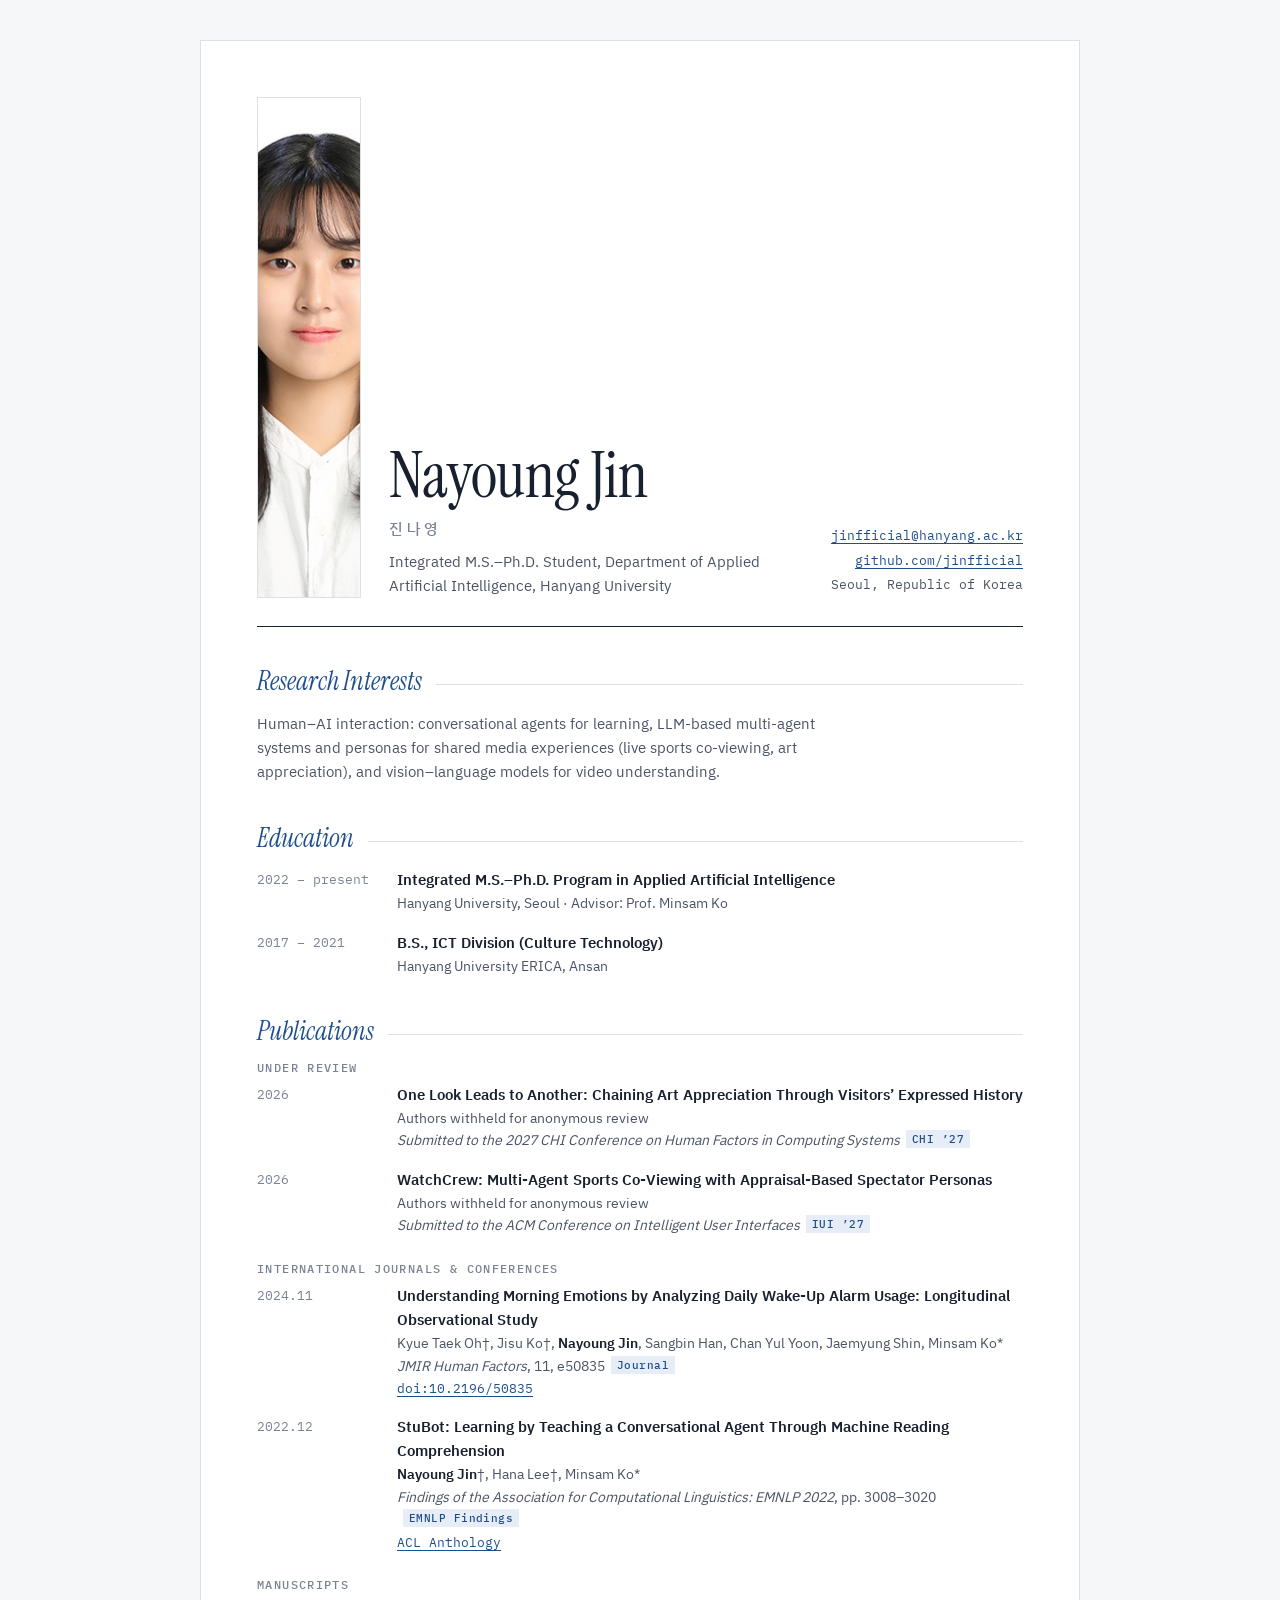
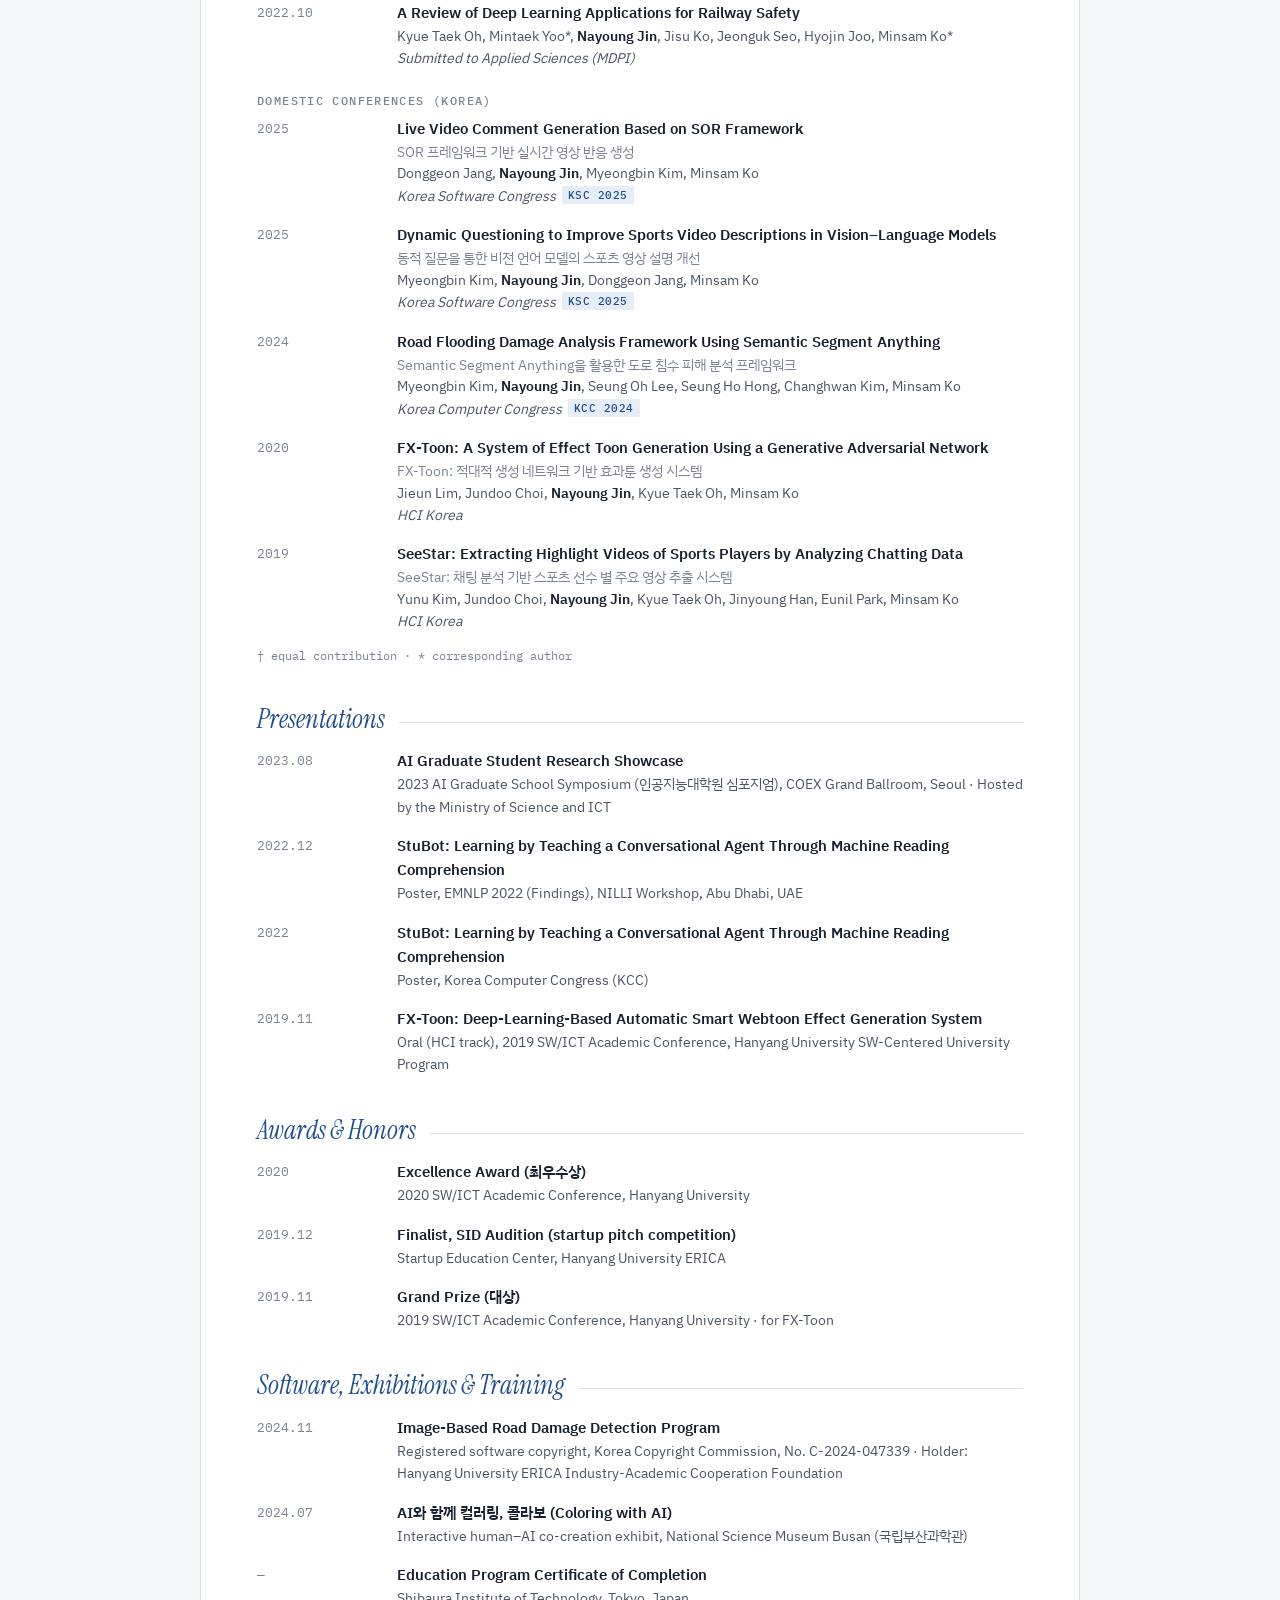
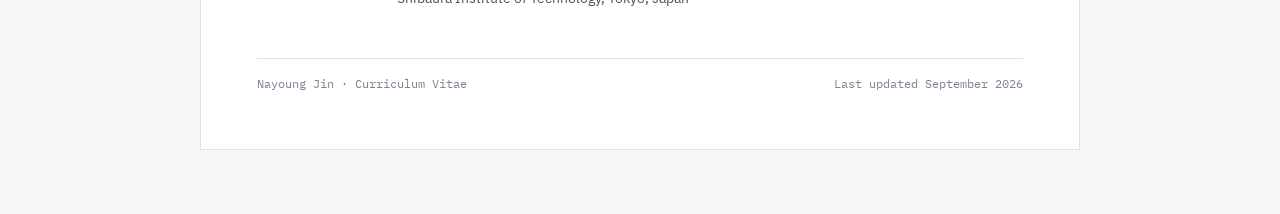
==== index.html @ 78f4b132 "Add CV site: academic CV page with shared stylesheet Static page for GitHub Pages. Source materials " ====
<!doctype html>
<html lang="en">
<head>
  <meta charset="utf-8">
  <meta name="viewport" content="width=device-width, initial-scale=1, viewport-fit=cover">
  <title>Nayoung Jin</title>
  <meta name="description" content="Nayoung Jin (진나영) — Integrated M.S.–Ph.D. student in Applied Artificial Intelligence at Hanyang University. Human–AI interaction, conversational agents, and LLM-based multi-agent systems.">
  <meta property="og:title" content="Nayoung Jin">
  <meta property="og:description" content="Integrated M.S.–Ph.D. student, Applied Artificial Intelligence, Hanyang University">
  <meta property="og:type" content="profile">
  <meta property="og:image" content="assets/profile.jpg">
  <link rel="icon" href="data:image/svg+xml,%3Csvg xmlns='http://www.w3.org/2000/svg' viewBox='0 0 32 32'%3E%3Crect width='32' height='32' fill='%231F4E8C'/%3E%3Ctext x='16' y='22' font-family='Georgia,serif' font-style='italic' font-size='17' fill='white' text-anchor='middle'%3ENJ%3C/text%3E%3C/svg%3E">
  <link rel="preconnect" href="https://fonts.googleapis.com">
  <link rel="preconnect" href="https://fonts.gstatic.com" crossorigin>
  <link rel="stylesheet" href="https://fonts.googleapis.com/css2?family=IBM+Plex+Mono:wght@400;500&family=IBM+Plex+Sans+KR:wght@400;500;600&family=Instrument+Serif:ital@0;1&display=swap">
  <link rel="stylesheet" href="assets/style.css">
  <script>
    // Add ?draft to the URL to highlight items that still need confirmation.
    if (/[?&]draft\b/.test(location.search)) document.documentElement.classList.add("draft");
  </script>
</head>
<body>
<main class="cv">
  <p class="draft-note">DRAFT VIEW · Dashed items still need confirmation. Visitors without ?draft do not see these marks.</p>

  <header class="top">
    <img class="photo" src="assets/profile.jpg" alt="Portrait of Nayoung Jin" width="374" height="501">
    <div>
      <h1 class="name">Nayoung Jin<span class="name-ko">진나영</span></h1>
      <p class="role">Integrated M.S.–Ph.D. Student, Department of Applied Artificial Intelligence, Hanyang University</p>
    </div>
    <ul class="contact">
      <li><a href="mailto:jinfficial@hanyang.ac.kr">jinfficial@hanyang.ac.kr</a></li>
      <li><a href="https://github.com/jinfficial">github.com/jinfficial</a></li>
      <li>Seoul, Republic of Korea</li>
    </ul>
  </header>

  <section id="interests">
    <h2>Research Interests</h2>
    <p class="interests">
      Human–AI interaction: conversational agents for learning, LLM-based multi-agent systems and personas for shared media experiences (live sports co-viewing, art appreciation), and vision–language models for video understanding.
    </p>
  </section>

  <section id="education">
    <h2>Education</h2>
    <ul class="entries">
      <li class="entry">
        <div class="when">2022 – present</div>
        <div class="what">
          <span class="title">Integrated M.S.–Ph.D. Program in Applied Artificial Intelligence</span>
          <span class="line">Hanyang University, Seoul · Advisor: Prof. Minsam Ko</span>
        </div>
      </li>
      <li class="entry">
        <div class="when tbc">2017 – 2021</div>
        <div class="what">
          <span class="title tbc">B.S., ICT Division (Culture Technology)</span>
          <span class="line">Hanyang University ERICA, Ansan</span>
        </div>
      </li>
    </ul>
  </section>

  <!--
    To add a description to any entry, put this line inside its <div class="what">:
      <p class="desc">One or two sentences about the work.</p>
  -->

  <section id="publications">
    <h2>Publications</h2>

    <h3>Under Review</h3>
    <ul class="entries">
      <li class="entry">
        <div class="when">2026</div>
        <div class="what">
          <span class="title">One Look Leads to Another: Chaining Art Appreciation Through Visitors’ Expressed History</span>
          <span class="line authors">Authors withheld for anonymous review</span>
          <span class="line"><span class="venue">Submitted to the 2027 CHI Conference on Human Factors in Computing Systems</span><span class="tag">CHI ’27</span></span>
        </div>
      </li>
      <li class="entry">
        <div class="when">2026</div>
        <div class="what">
          <span class="title">WatchCrew: Multi-Agent Sports Co-Viewing with Appraisal-Based Spectator Personas</span>
          <span class="line authors">Authors withheld for anonymous review</span>
          <span class="line"><span class="venue">Submitted to the ACM Conference on Intelligent User Interfaces</span><span class="tag">IUI ’27</span></span>
        </div>
      </li>
    </ul>

    <h3>International Journals &amp; Conferences</h3>
    <ul class="entries">
      <li class="entry">
        <div class="when">2024.11</div>
        <div class="what">
          <span class="title">Understanding Morning Emotions by Analyzing Daily Wake-Up Alarm Usage: Longitudinal Observational Study</span>
          <span class="line authors">Kyue Taek Oh†, Jisu Ko†, <b>Nayoung Jin</b>, Sangbin Han, Chan Yul Yoon, Jaemyung Shin, Minsam Ko*</span>
          <span class="line"><span class="venue">JMIR Human Factors</span>, 11, e50835<span class="tag">Journal</span></span>
          <span class="links"><a href="https://doi.org/10.2196/50835">doi:10.2196/50835</a></span>
        </div>
      </li>
      <li class="entry">
        <div class="when">2022.12</div>
        <div class="what">
          <span class="title">StuBot: Learning by Teaching a Conversational Agent Through Machine Reading Comprehension</span>
          <span class="line authors"><b>Nayoung Jin</b>†, Hana Lee†, Minsam Ko*</span>
          <span class="line"><span class="venue">Findings of the Association for Computational Linguistics: EMNLP 2022</span>, pp. 3008–3020<span class="tag">EMNLP Findings</span></span>
          <span class="links"><a href="https://aclanthology.org/2022.findings-emnlp.219/">ACL Anthology</a></span>
        </div>
      </li>
    </ul>

    <h3>Manuscripts</h3>
    <ul class="entries">
      <li class="entry">
        <div class="when">2022.10</div>
        <div class="what">
          <span class="title">A Review of Deep Learning Applications for Railway Safety</span>
          <span class="line authors">Kyue Taek Oh, Mintaek Yoo*, <b>Nayoung Jin</b>, Jisu Ko, Jeonguk Seo, Hyojin Joo, Minsam Ko*</span>
          <span class="line"><span class="venue tbc">Submitted to Applied Sciences (MDPI)</span></span>
        </div>
      </li>
    </ul>

    <h3>Domestic Conferences (Korea)</h3>
    <ul class="entries">
      <li class="entry">
        <div class="when">2025</div>
        <div class="what">
          <span class="title">Live Video Comment Generation Based on SOR Framework
            <span class="title-ko">SOR 프레임워크 기반 실시간 영상 반응 생성</span></span>
          <span class="line authors">Donggeon Jang, <b>Nayoung Jin</b>, Myeongbin Kim, Minsam Ko</span>
          <span class="line"><span class="venue">Korea Software Congress</span><span class="tag">KSC 2025</span></span>
        </div>
      </li>
      <li class="entry">
        <div class="when">2025</div>
        <div class="what">
          <span class="title">Dynamic Questioning to Improve Sports Video Descriptions in Vision–Language Models
            <span class="title-ko">동적 질문을 통한 비전 언어 모델의 스포츠 영상 설명 개선</span></span>
          <span class="line authors">Myeongbin Kim, <b>Nayoung Jin</b>, Donggeon Jang, Minsam Ko</span>
          <span class="line"><span class="venue">Korea Software Congress</span><span class="tag">KSC 2025</span></span>
        </div>
      </li>
      <li class="entry">
        <div class="when">2024</div>
        <div class="what">
          <span class="title">Road Flooding Damage Analysis Framework Using Semantic Segment Anything
            <span class="title-ko">Semantic Segment Anything을 활용한 도로 침수 피해 분석 프레임워크</span></span>
          <span class="line authors">Myeongbin Kim, <b>Nayoung Jin</b>, Seung Oh Lee, Seung Ho Hong, Changhwan Kim, Minsam Ko</span>
          <span class="line"><span class="venue">Korea Computer Congress</span><span class="tag">KCC 2024</span></span>
        </div>
      </li>
      <li class="entry">
        <div class="when tbc">2020</div>
        <div class="what">
          <span class="title">FX-Toon: A System of Effect Toon Generation Using a Generative Adversarial Network
            <span class="title-ko">FX-Toon: 적대적 생성 네트워크 기반 효과툰 생성 시스템</span></span>
          <span class="line authors">Jieun Lim, Jundoo Choi, <b>Nayoung Jin</b>, Kyue Taek Oh, Minsam Ko</span>
          <span class="line"><span class="venue tbc">HCI Korea</span></span>
        </div>
      </li>
      <li class="entry">
        <div class="when tbc">2019</div>
        <div class="what">
          <span class="title">SeeStar: Extracting Highlight Videos of Sports Players by Analyzing Chatting Data
            <span class="title-ko">SeeStar: 채팅 분석 기반 스포츠 선수 별 주요 영상 추출 시스템</span></span>
          <span class="line authors">Yunu Kim, Jundoo Choi, <b>Nayoung Jin</b>, Kyue Taek Oh, Jinyoung Han, Eunil Park, Minsam Ko</span>
          <span class="line"><span class="venue tbc">HCI Korea</span></span>
        </div>
      </li>
    </ul>
    <p class="legend">† equal contribution · * corresponding author</p>
  </section>

  <section id="talks">
    <h2>Presentations</h2>
    <ul class="entries">
      <li class="entry">
        <div class="when">2023.08</div>
        <div class="what">
          <span class="title tbc">AI Graduate Student Research Showcase</span>
          <span class="line">2023 AI Graduate School Symposium (인공지능대학원 심포지엄), COEX Grand Ballroom, Seoul · Hosted by the Ministry of Science and ICT</span>
        </div>
      </li>
      <li class="entry">
        <div class="when">2022.12</div>
        <div class="what">
          <span class="title">StuBot: Learning by Teaching a Conversational Agent Through Machine Reading Comprehension</span>
          <span class="line">Poster, EMNLP 2022 (Findings), NILLI Workshop, Abu Dhabi, UAE</span>
        </div>
      </li>
      <li class="entry">
        <div class="when tbc">2022</div>
        <div class="what">
          <span class="title">StuBot: Learning by Teaching a Conversational Agent Through Machine Reading Comprehension</span>
          <span class="line tbc">Poster, Korea Computer Congress (KCC)</span>
        </div>
      </li>
      <li class="entry">
        <div class="when">2019.11</div>
        <div class="what">
          <span class="title">FX-Toon: Deep-Learning-Based Automatic Smart Webtoon Effect Generation System</span>
          <span class="line">Oral (HCI track), 2019 SW/ICT Academic Conference, Hanyang University SW-Centered University Program</span>
        </div>
      </li>
    </ul>
  </section>

  <section id="awards">
    <h2>Awards &amp; Honors</h2>
    <ul class="entries">
      <li class="entry">
        <div class="when">2020</div>
        <div class="what">
          <span class="title">Excellence Award (최우수상)</span>
          <span class="line">2020 SW/ICT Academic Conference, Hanyang University</span>
        </div>
      </li>
      <li class="entry">
        <div class="when">2019.12</div>
        <div class="what">
          <span class="title">Finalist, SID Audition (startup pitch competition)</span>
          <span class="line">Startup Education Center, Hanyang University ERICA</span>
        </div>
      </li>
      <li class="entry">
        <div class="when">2019.11</div>
        <div class="what">
          <span class="title">Grand Prize (대상)</span>
          <span class="line">2019 SW/ICT Academic Conference, Hanyang University · <span class="tbc">for FX-Toon</span></span>
        </div>
      </li>
    </ul>
  </section>

  <section id="other">
    <h2>Software, Exhibitions &amp; Training</h2>
    <ul class="entries">
      <li class="entry">
        <div class="when">2024.11</div>
        <div class="what">
          <span class="title">Image-Based Road Damage Detection Program</span>
          <span class="line">Registered software copyright, Korea Copyright Commission, No. C-2024-047339 · Holder: Hanyang University ERICA Industry-Academic Cooperation Foundation</span>
        </div>
      </li>
      <li class="entry">
        <div class="when tbc">2024.07</div>
        <div class="what">
          <span class="title">AI와 함께 컬러링, 콜라보 (Coloring with AI)</span>
          <span class="line tbc">Interactive human–AI co-creation exhibit, National Science Museum Busan (국립부산과학관)</span>
        </div>
      </li>
      <li class="entry">
        <div class="when tbc">—</div>
        <div class="what">
          <span class="title tbc">Education Program Certificate of Completion</span>
          <span class="line">Shibaura Institute of Technology, Tokyo, Japan</span>
        </div>
      </li>
    </ul>
  </section>

  <footer>
    <span>Nayoung Jin · Curriculum Vitae</span>
    <span>Last updated September 2026</span>
  </footer>
</main>
</body>
</html>
---- assets/style.css ----
:root {
  --paper: #F6F7F9;
  --sheet: #FFFFFF;
  --ink: #17202E;
  --ink-2: #4A5465;
  --ink-3: #7A8394;
  --rule: #DCE0E7;
  --accent: #1F4E8C;
  --accent-soft: #E6EDF7;
  --tbc: #B5651D;
  --serif: "Instrument Serif", "Times New Roman", serif;
  --sans: "IBM Plex Sans KR", "Apple SD Gothic Neo", "Malgun Gothic", system-ui, sans-serif;
  --mono: "IBM Plex Mono", ui-monospace, Consolas, monospace;
  color-scheme: light;
}
@media (prefers-color-scheme: dark) {
  :root:not([data-theme="light"]) {
    --paper: #0F141C;
    --sheet: #151B25;
    --ink: #E7EBF2;
    --ink-2: #AEB6C4;
    --ink-3: #7E8798;
    --rule: #2A3342;
    --accent: #8FB4EA;
    --accent-soft: #1C2A40;
    --tbc: #E3A263;
    color-scheme: dark;
  }
}
:root[data-theme="dark"] {
  --paper: #0F141C;
  --sheet: #151B25;
  --ink: #E7EBF2;
  --ink-2: #AEB6C4;
  --ink-3: #7E8798;
  --rule: #2A3342;
  --accent: #8FB4EA;
  --accent-soft: #1C2A40;
  --tbc: #E3A263;
  color-scheme: dark;
}

* { box-sizing: border-box; }
body {
  margin: 0;
  background: var(--paper);
  color: var(--ink);
  font: 400 15px/1.6 var(--sans);
  padding-inline: 16px;
  padding-block: 40px 64px;
  -webkit-font-smoothing: antialiased;
}
img { max-width: 100%; }
a { color: var(--accent); text-decoration-thickness: 1px; text-underline-offset: 3px; }
a:focus-visible { outline: 2px solid var(--accent); outline-offset: 2px; border-radius: 2px; }

.cv {
  max-width: 880px;
  margin: 0 auto;
  background: var(--sheet);
  border: 1px solid var(--rule);
  padding: clamp(24px, 5vw, 56px);
}

/* Unconfirmed items: visible only with ?draft in the URL */
.draft-note { display: none; }
.draft .draft-note {
  display: block;
  font: 400 12.5px/1.5 var(--mono);
  color: var(--tbc);
  border: 1px dashed var(--tbc);
  padding: 8px 12px;
  margin: 0 0 32px;
}
.draft .tbc {
  text-decoration: underline dashed var(--tbc);
  text-decoration-thickness: 1px;
  text-underline-offset: 4px;
}

/* Header */
header.top {
  display: grid;
  grid-template-columns: auto 1fr auto;
  gap: 16px 28px;
  align-items: end;
  padding-bottom: 28px;
  border-bottom: 1px solid var(--ink);
}
.photo {
  display: block;
  width: 104px;
  aspect-ratio: 3 / 4;
  object-fit: cover;
  border: 1px solid var(--rule);
  background: #fff;
}
.name {
  margin: 0;
  font: 400 clamp(44px, 8vw, 64px)/0.95 var(--serif);
  letter-spacing: -0.01em;
}
.name-ko {
  display: block;
  font: 500 15px/1 var(--sans);
  letter-spacing: 0.3em;
  color: var(--ink-3);
  margin-top: 14px;
}
.role { margin: 14px 0 0; color: var(--ink-2); max-width: 44ch; }
.contact {
  list-style: none; margin: 0; padding: 0;
  font: 400 13px/1.9 var(--mono);
  text-align: right;
  color: var(--ink-2);
}

/* Sections */
section { margin-top: 40px; }
h2 {
  margin: 0 0 16px;
  font: 400 italic 26px/1.1 var(--serif);
  color: var(--accent);
  display: flex; align-items: baseline; gap: 14px;
}
h2::after { content: ""; flex: 1; height: 1px; background: var(--rule); transform: translateY(-5px); }
h3 {
  margin: 26px 0 10px;
  font: 500 11.5px/1 var(--mono);
  text-transform: uppercase;
  letter-spacing: 0.12em;
  color: var(--ink-3);
}
h3:first-of-type { margin-top: 4px; }

.interests { margin: 0; color: var(--ink-2); max-width: 68ch; }

.entries { list-style: none; margin: 0; padding: 0; display: grid; gap: 16px; }
.entry {
  display: grid;
  grid-template-columns: 7.5rem 1fr;
  gap: 4px 20px;
}
.when {
  font: 400 12.5px/1.75 var(--mono);
  color: var(--ink-3);
  font-variant-numeric: tabular-nums;
  padding-top: 1px;
}
.what { min-width: 0; }
.title { font-weight: 600; color: var(--ink); text-wrap: pretty; }
.title-ko { display: block; color: var(--ink-3); font-size: 13.5px; font-weight: 400; }
.line { display: block; color: var(--ink-2); font-size: 14px; }
.authors b { color: var(--ink); font-weight: 600; }
.venue { font-style: italic; }
.tag {
  display: inline-block;
  font: 500 11px/1 var(--mono);
  letter-spacing: 0.04em;
  color: var(--accent);
  background: var(--accent-soft);
  padding: 4px 6px 3px;
  margin-left: 6px;
  vertical-align: 2px;
  white-space: nowrap;
}
.desc {
  margin: 6px 0 0;
  color: var(--ink-2);
  font-size: 14px;
  max-width: 68ch;
}
.links { display: block; font: 400 12.5px/1.8 var(--mono); }
.links a + a { margin-left: 12px; }
.legend { margin-top: 14px; font: 400 12px/1.5 var(--mono); color: var(--ink-3); }

footer {
  margin-top: 48px; padding-top: 16px;
  border-top: 1px solid var(--rule);
  font: 400 12px/1.5 var(--mono); color: var(--ink-3);
  display: flex; justify-content: space-between; flex-wrap: wrap; gap: 8px;
}

@media (max-width: 680px) {
  body { padding-block: 16px 32px; }
  header.top { grid-template-columns: auto 1fr; align-items: center; }
  .photo { width: 84px; }
  .contact { grid-column: 1 / -1; text-align: left; }
  .entry { grid-template-columns: 1fr; gap: 2px; }
}

@media print {
  :root { --paper: #fff; --sheet: #fff; --ink: #000; --ink-2: #222; --ink-3: #555; --rule: #bbb; --accent: #1F4E8C; --accent-soft: transparent; }
  body { padding: 0; font-size: 10.5pt; }
  .cv { border: 0; padding: 0; max-width: none; }
  .draft .draft-note { display: none; }
  .draft .tbc { text-decoration: none; }
  section, .entry { break-inside: avoid; }
  a { color: inherit; text-decoration: none; }
}
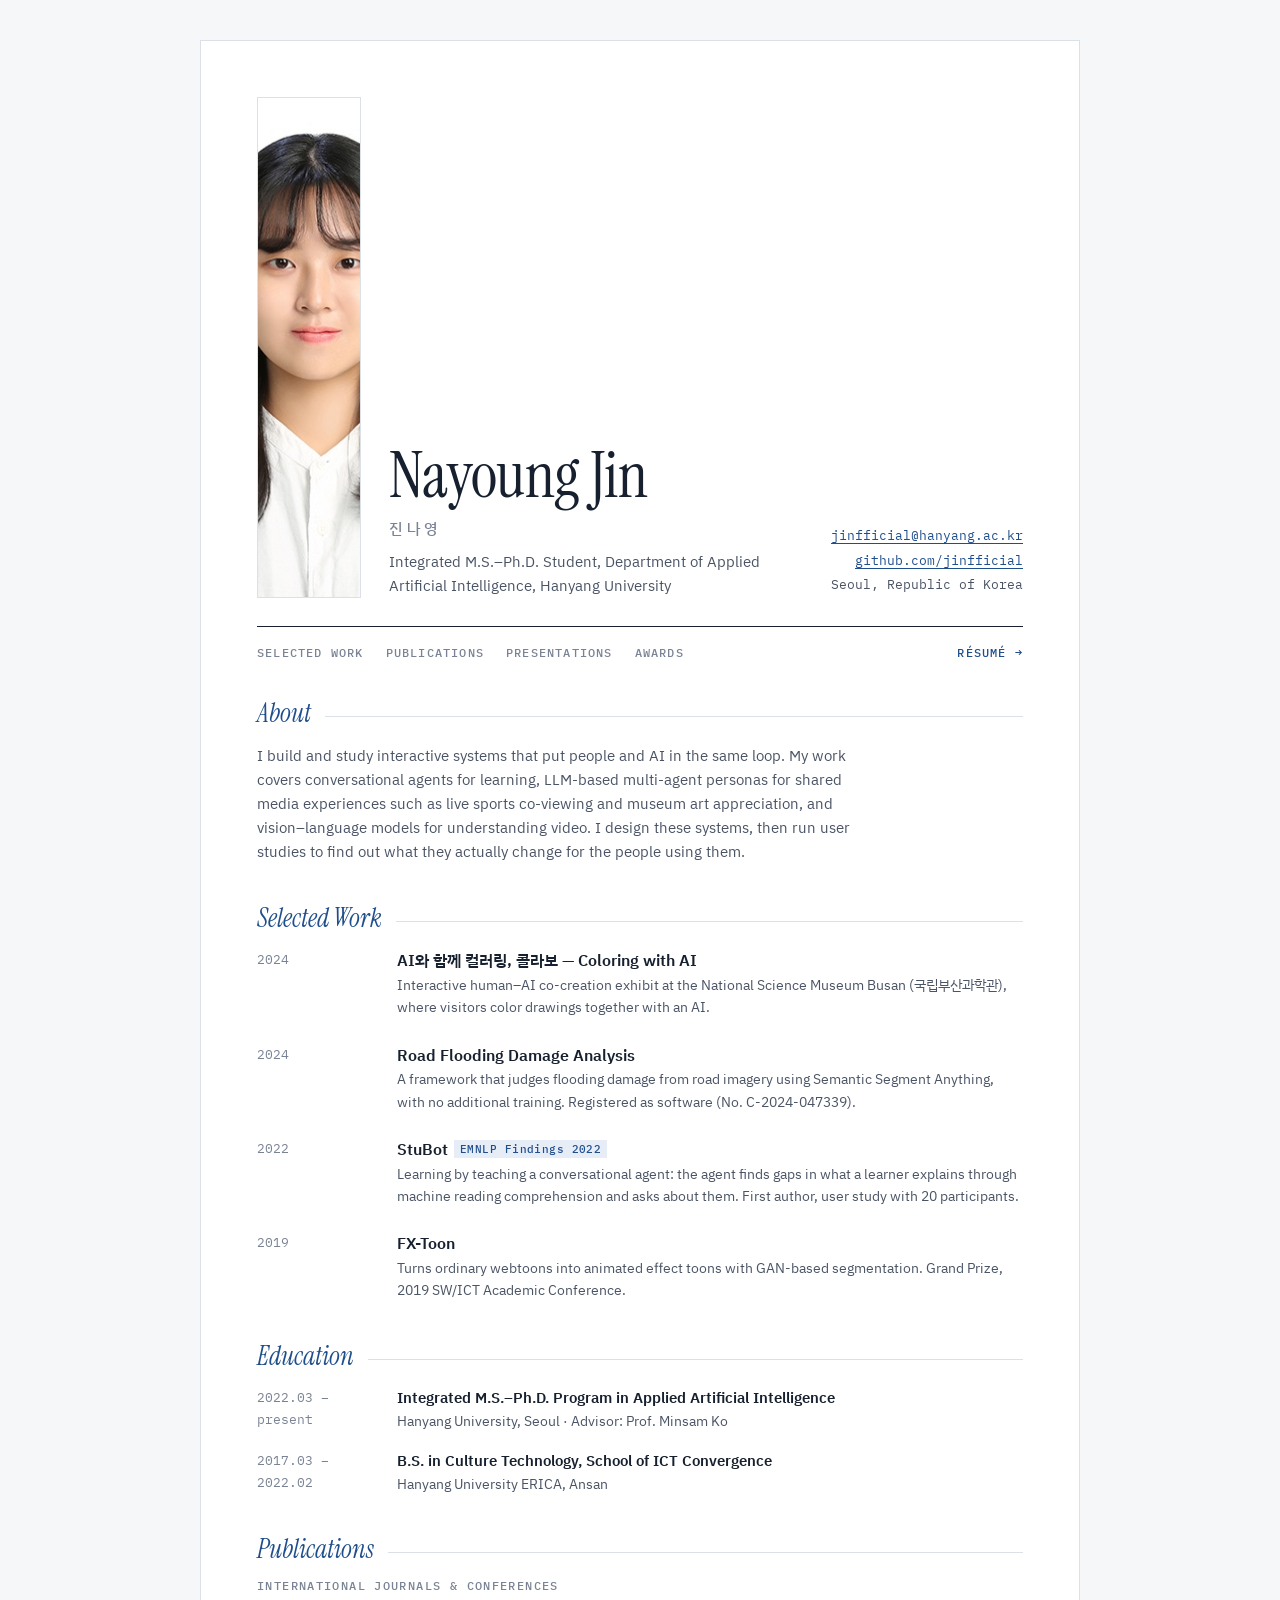
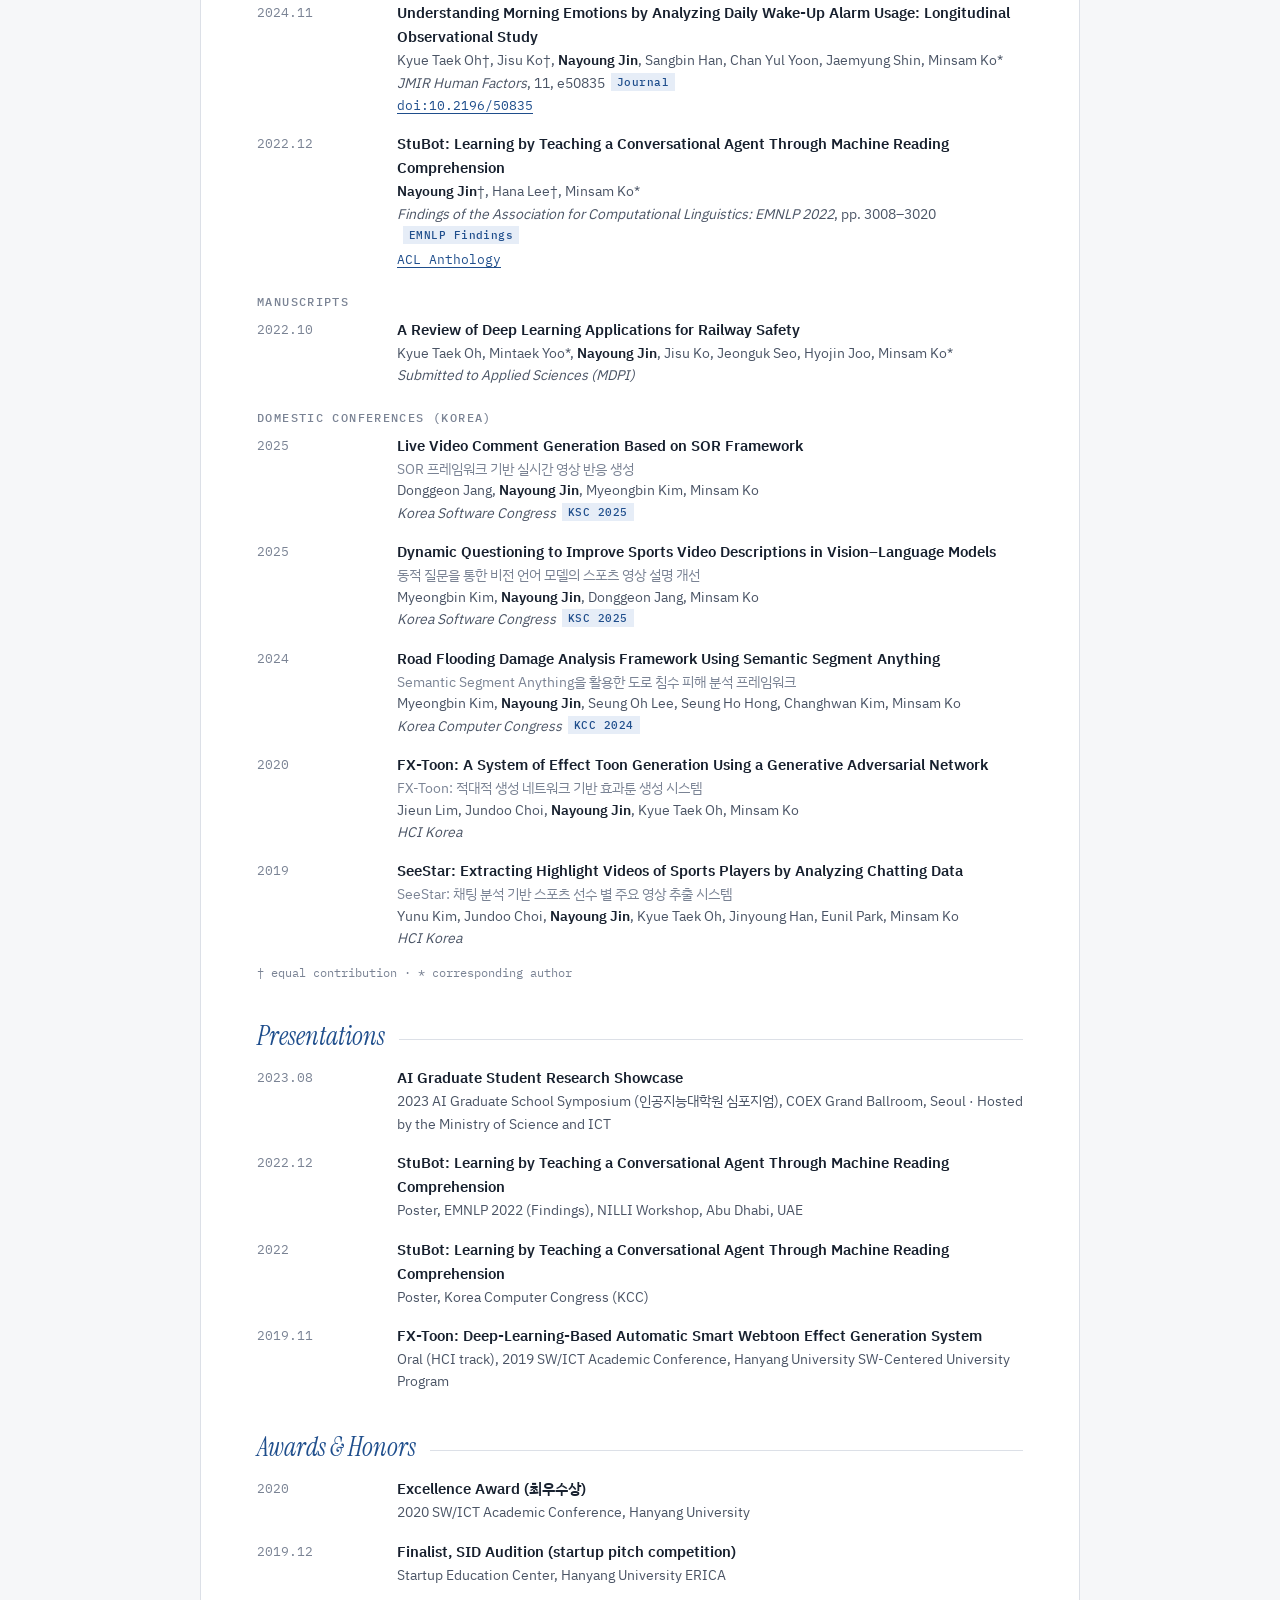
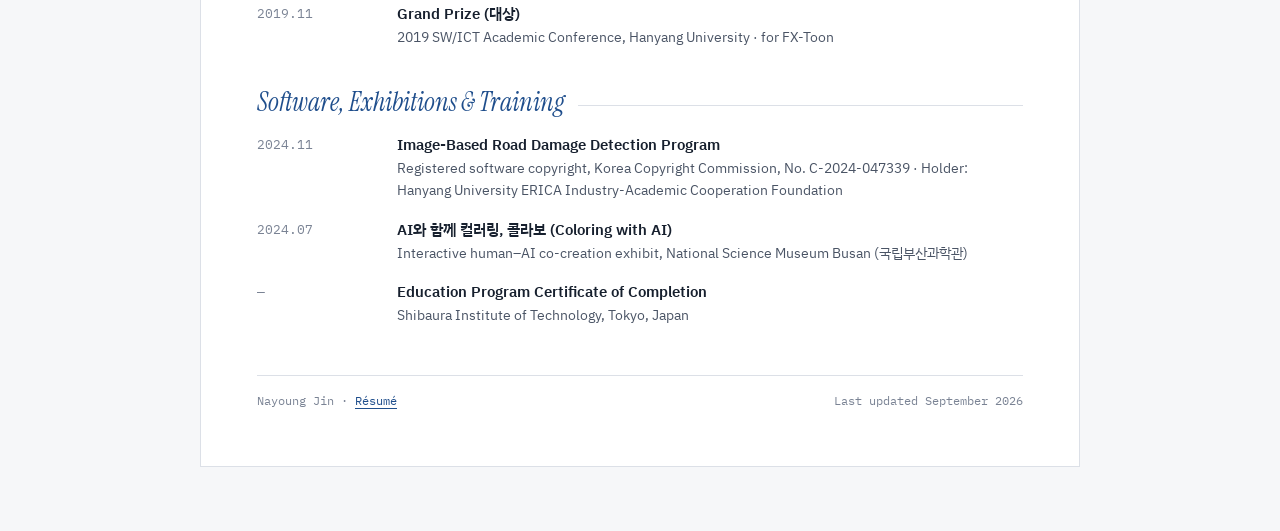
==== commit 911afd96: "Hold back the two papers under anonymous review Their titles and system names are searchable once th" ====
--- a/index.html
+++ b/index.html
@@ -36,60 +36,99 @@
     </ul>
   </header>
 
-  <section id="interests">
-    <h2>Research Interests</h2>
+  <nav class="pagenav" aria-label="Site sections">
+    <a href="#work">Selected Work</a>
+    <a href="#publications">Publications</a>
+    <a href="#talks">Presentations</a>
+    <a href="#awards">Awards</a>
+    <a class="nav-cta" href="cv/">Résumé →</a>
+  </nav>
+
+  <section id="about">
+    <h2>About</h2>
     <p class="interests">
-      Human–AI interaction: conversational agents for learning, LLM-based multi-agent systems and personas for shared media experiences (live sports co-viewing, art appreciation), and vision–language models for video understanding.
+      I build and study interactive systems that put people and AI in the same loop. My work covers conversational
+      agents for learning, LLM-based multi-agent personas for shared media experiences such as live sports co-viewing
+      and museum art appreciation, and vision–language models for understanding video. I design these systems, then
+      run user studies to find out what they actually change for the people using them.
     </p>
+  </section>
+
+  <!--
+    ▸ 항목에 설명을 추가하려면, 그 항목의 <div class="what"> 안에 아래 한 줄을 넣으세요.
+        <p class="desc">설명 문장</p>
+      아래 Selected Work의 설명들은 채워 넣기 쉽도록 빈 칸으로 비워 두었습니다.
+  -->
+
+  <section id="work">
+    <h2>Selected Work</h2>
+    <ul class="entries work">
+      <!-- Two systems under anonymous review (CHI '27, IUI '27) are held back until the
+           decisions are out. Their entries are in git history: git show f747cce. -->
+      <li class="entry">
+        <div class="when tbc">2024</div>
+        <div class="what">
+          <span class="title tbc">AI와 함께 컬러링, 콜라보 — Coloring with AI</span>
+          <span class="line tbc">Interactive human–AI co-creation exhibit at the National Science Museum Busan
+            (국립부산과학관), where visitors color drawings together with an AI.</span>
+          <p class="desc"></p>
+        </div>
+      </li>
+      <li class="entry">
+        <div class="when">2024</div>
+        <div class="what">
+          <span class="title">Road Flooding Damage Analysis</span>
+          <span class="line">A framework that judges flooding damage from road imagery using Semantic Segment Anything,
+            with no additional training. Registered as software (No. C-2024-047339).</span>
+          <p class="desc"></p>
+        </div>
+      </li>
+      <li class="entry">
+        <div class="when">2022</div>
+        <div class="what">
+          <span class="title">StuBot<span class="tag">EMNLP Findings 2022</span></span>
+          <span class="line">Learning by teaching a conversational agent: the agent finds gaps in what a learner
+            explains through machine reading comprehension and asks about them. First author, user study with 20
+            participants.</span>
+          <p class="desc"></p>
+        </div>
+      </li>
+      <li class="entry">
+        <div class="when">2019</div>
+        <div class="what">
+          <span class="title">FX-Toon</span>
+          <span class="line">Turns ordinary webtoons into animated effect toons with GAN-based segmentation. Grand
+            Prize, 2019 SW/ICT Academic Conference.</span>
+          <p class="desc"></p>
+        </div>
+      </li>
+    </ul>
   </section>
 
   <section id="education">
     <h2>Education</h2>
     <ul class="entries">
       <li class="entry">
-        <div class="when">2022 – present</div>
+        <div class="when">2022.03 – present</div>
         <div class="what">
           <span class="title">Integrated M.S.–Ph.D. Program in Applied Artificial Intelligence</span>
           <span class="line">Hanyang University, Seoul · Advisor: Prof. Minsam Ko</span>
         </div>
       </li>
       <li class="entry">
-        <div class="when tbc">2017 – 2021</div>
-        <div class="what">
-          <span class="title tbc">B.S., ICT Division (Culture Technology)</span>
+        <div class="when">2017.03 – 2022.02</div>
+        <div class="what">
+          <span class="title">B.S. in Culture Technology, School of ICT Convergence</span>
           <span class="line">Hanyang University ERICA, Ansan</span>
         </div>
       </li>
     </ul>
   </section>
-
-  <!--
-    To add a description to any entry, put this line inside its <div class="what">:
-      <p class="desc">One or two sentences about the work.</p>
-  -->
 
   <section id="publications">
     <h2>Publications</h2>
 
-    <h3>Under Review</h3>
-    <ul class="entries">
-      <li class="entry">
-        <div class="when">2026</div>
-        <div class="what">
-          <span class="title">One Look Leads to Another: Chaining Art Appreciation Through Visitors’ Expressed History</span>
-          <span class="line authors">Authors withheld for anonymous review</span>
-          <span class="line"><span class="venue">Submitted to the 2027 CHI Conference on Human Factors in Computing Systems</span><span class="tag">CHI ’27</span></span>
-        </div>
-      </li>
-      <li class="entry">
-        <div class="when">2026</div>
-        <div class="what">
-          <span class="title">WatchCrew: Multi-Agent Sports Co-Viewing with Appraisal-Based Spectator Personas</span>
-          <span class="line authors">Authors withheld for anonymous review</span>
-          <span class="line"><span class="venue">Submitted to the ACM Conference on Intelligent User Interfaces</span><span class="tag">IUI ’27</span></span>
-        </div>
-      </li>
-    </ul>
+    <!-- Papers under anonymous review are listed again once the decisions are out. -->
 
     <h3>International Journals &amp; Conferences</h3>
     <ul class="entries">
@@ -160,7 +199,7 @@
           <span class="title">FX-Toon: A System of Effect Toon Generation Using a Generative Adversarial Network
             <span class="title-ko">FX-Toon: 적대적 생성 네트워크 기반 효과툰 생성 시스템</span></span>
           <span class="line authors">Jieun Lim, Jundoo Choi, <b>Nayoung Jin</b>, Kyue Taek Oh, Minsam Ko</span>
-          <span class="line"><span class="venue tbc">HCI Korea</span></span>
+          <span class="line"><span class="venue">HCI Korea</span></span>
         </div>
       </li>
       <li class="entry">
@@ -169,7 +208,7 @@
           <span class="title">SeeStar: Extracting Highlight Videos of Sports Players by Analyzing Chatting Data
             <span class="title-ko">SeeStar: 채팅 분석 기반 스포츠 선수 별 주요 영상 추출 시스템</span></span>
           <span class="line authors">Yunu Kim, Jundoo Choi, <b>Nayoung Jin</b>, Kyue Taek Oh, Jinyoung Han, Eunil Park, Minsam Ko</span>
-          <span class="line"><span class="venue tbc">HCI Korea</span></span>
+          <span class="line"><span class="venue">HCI Korea</span></span>
         </div>
       </li>
     </ul>
@@ -265,7 +304,7 @@
   </section>
 
   <footer>
-    <span>Nayoung Jin · Curriculum Vitae</span>
+    <span>Nayoung Jin · <a href="cv/">Résumé</a></span>
     <span>Last updated September 2026</span>
   </footer>
 </main>
--- a/assets/style.css
+++ b/assets/style.css
@@ -114,6 +114,18 @@
   text-align: right;
   color: var(--ink-2);
 }
+
+/* Page navigation */
+.pagenav {
+  display: flex; flex-wrap: wrap; gap: 8px 22px; align-items: baseline;
+  margin-top: 20px;
+  font: 500 12px/1 var(--mono);
+  text-transform: uppercase;
+  letter-spacing: 0.1em;
+}
+.pagenav a { color: var(--ink-3); text-decoration: none; }
+.pagenav a:hover { color: var(--accent); text-decoration: underline; text-underline-offset: 5px; }
+.pagenav .nav-cta { color: var(--accent); margin-left: auto; }
 
 /* Sections */
 section { margin-top: 40px; }
@@ -170,6 +182,11 @@
   font-size: 14px;
   max-width: 68ch;
 }
+.desc:empty { display: none; }
+
+/* Selected work: a little more air between projects */
+.work { gap: 24px; }
+.work .title { font-size: 16px; }
 .links { display: block; font: 400 12.5px/1.8 var(--mono); }
 .links a + a { margin-left: 12px; }
 .legend { margin-top: 14px; font: 400 12px/1.5 var(--mono); color: var(--ink-3); }
@@ -195,6 +212,7 @@
   .cv { border: 0; padding: 0; max-width: none; }
   .draft .draft-note { display: none; }
   .draft .tbc { text-decoration: none; }
+  .pagenav { display: none; }
   section, .entry { break-inside: avoid; }
   a { color: inherit; text-decoration: none; }
 }
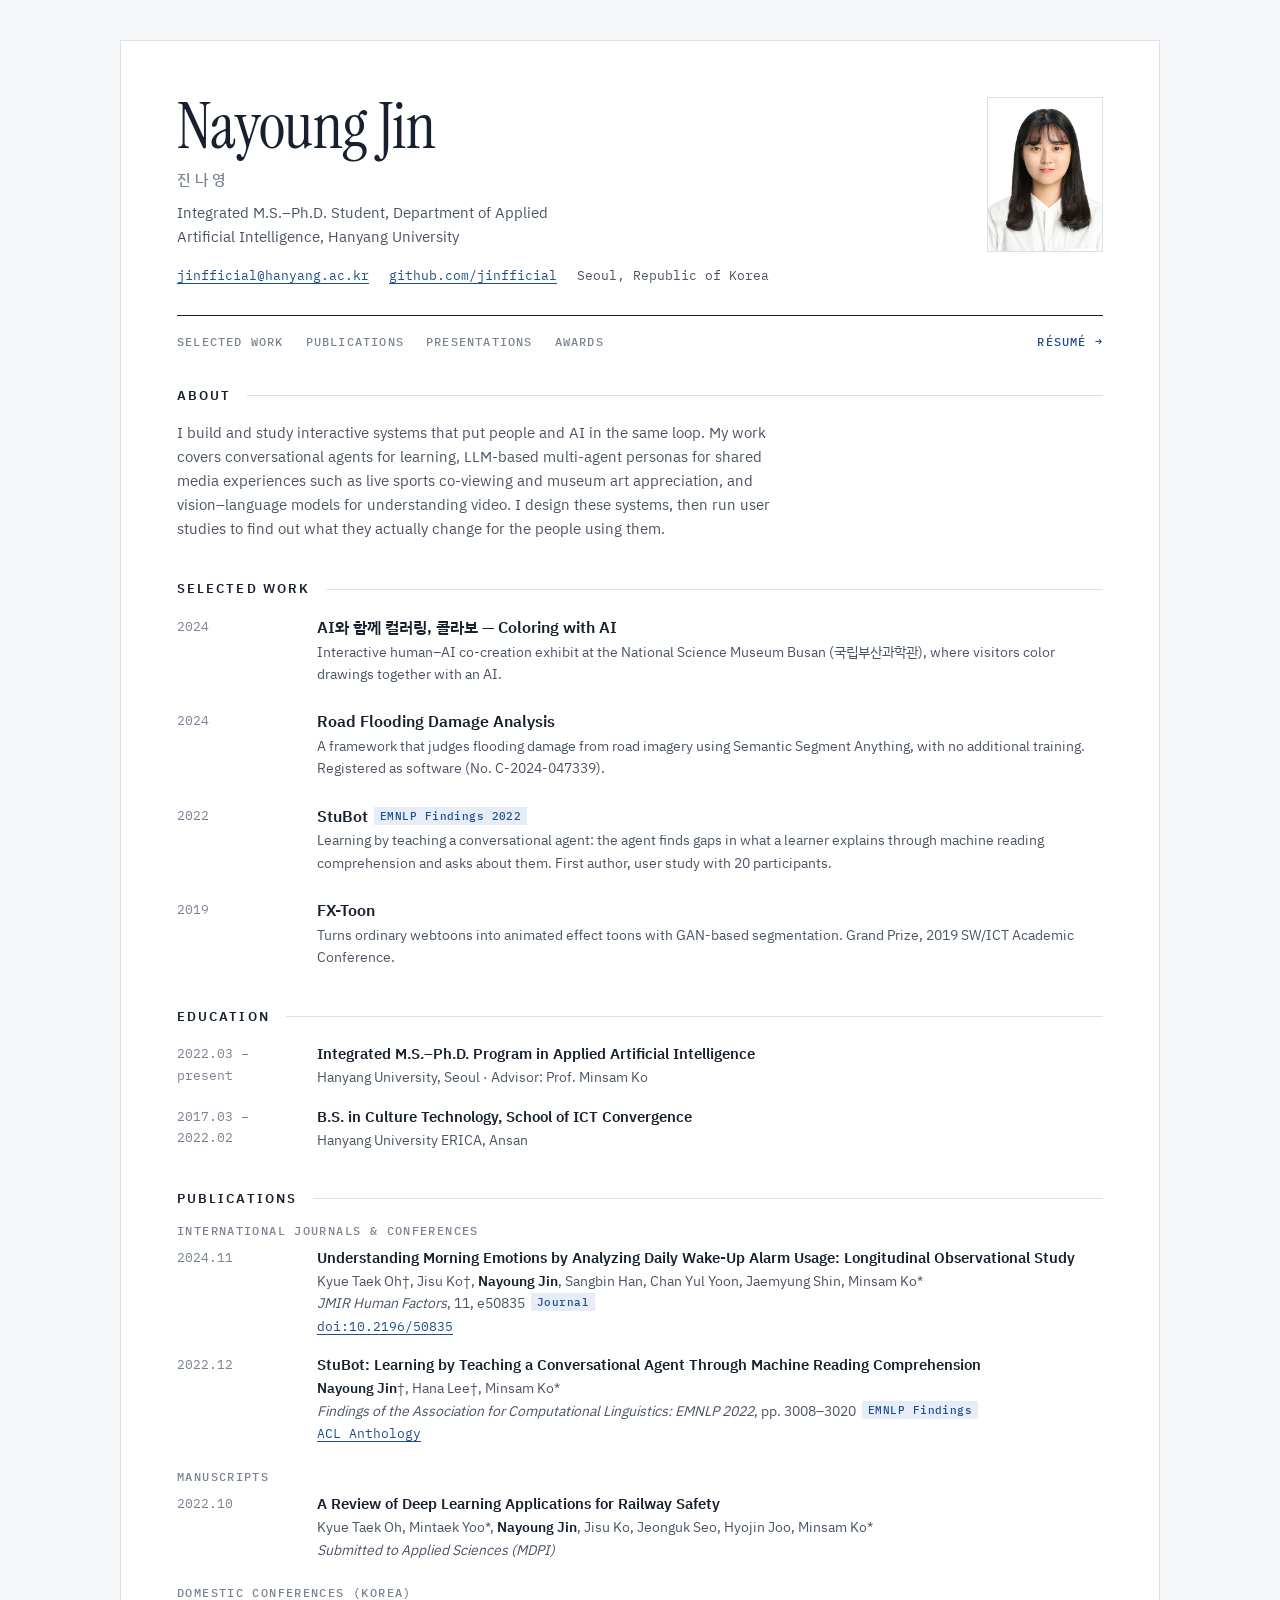
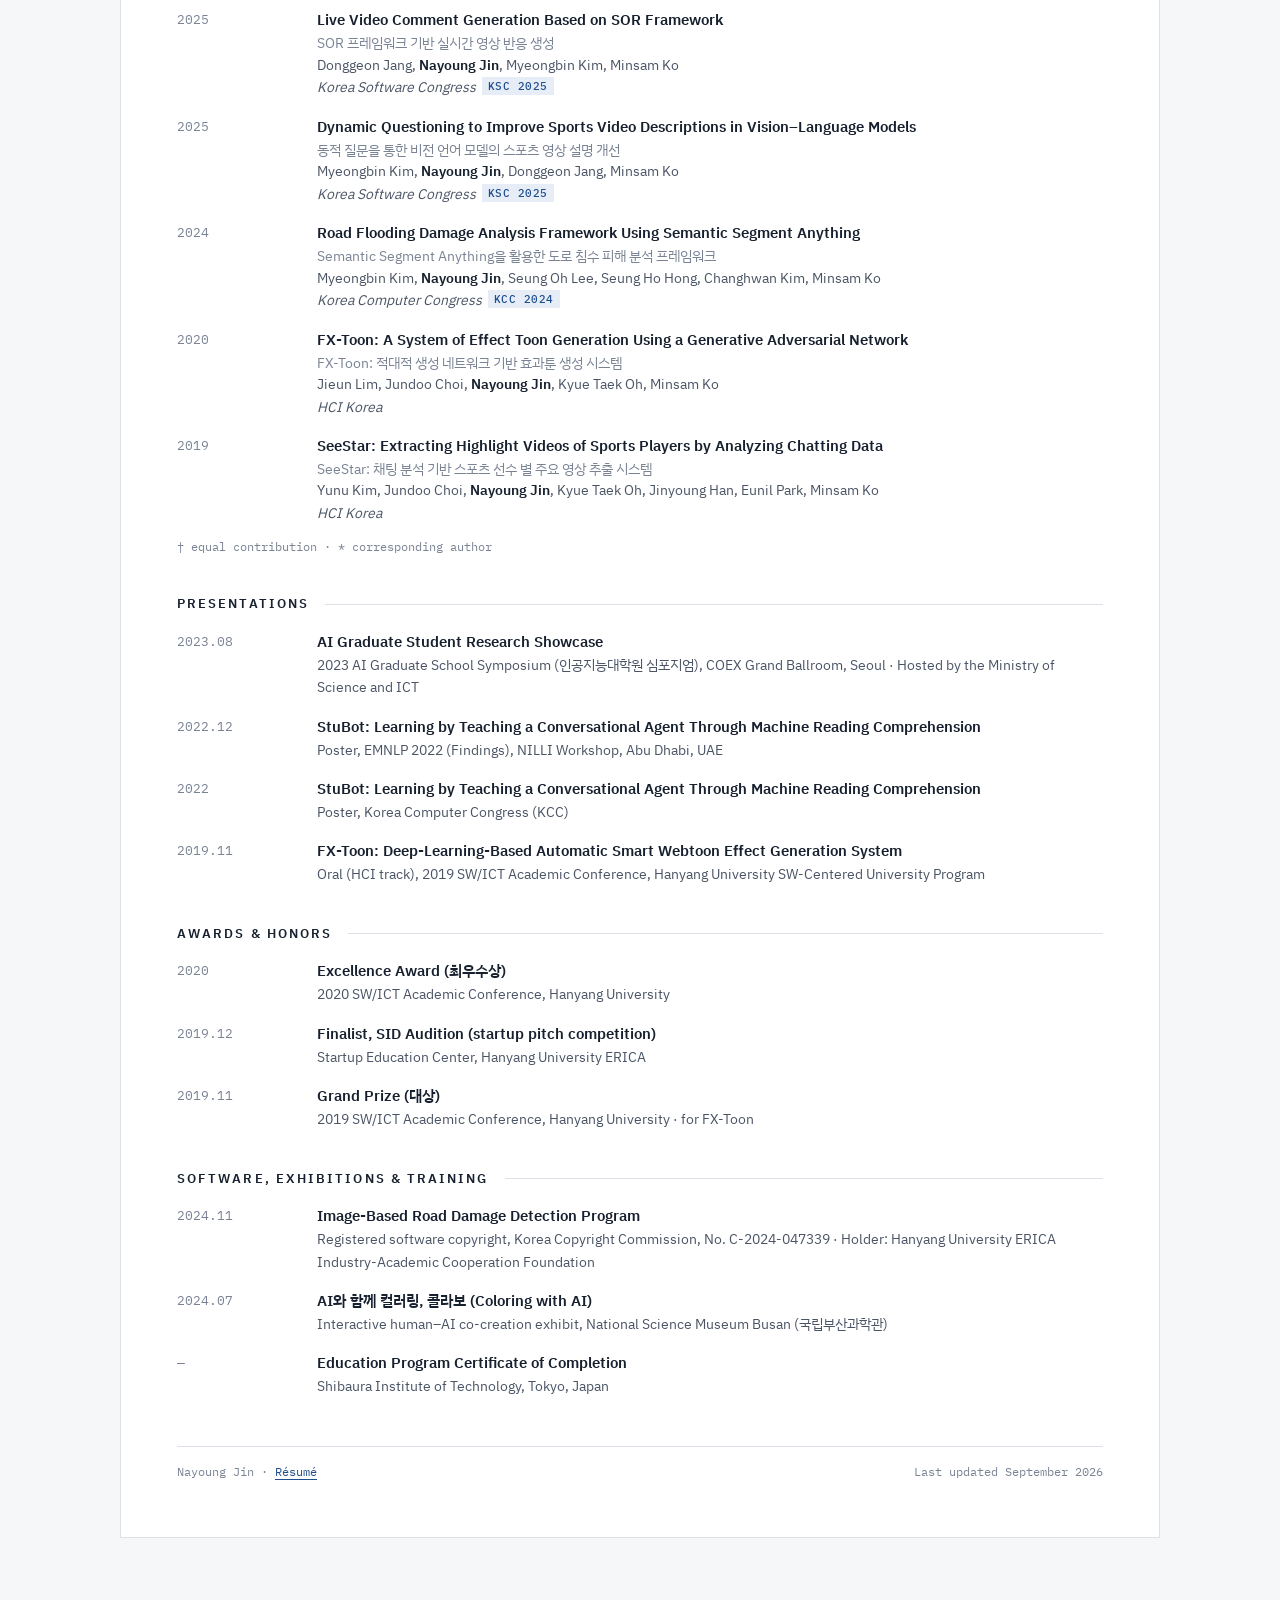
==== commit 5fad8cf6: "Rework header layout, section headings, and page width - Photo moves to the right of the name and ke" ====
--- a/index.html
+++ b/index.html
@@ -24,16 +24,16 @@
   <p class="draft-note">DRAFT VIEW · Dashed items still need confirmation. Visitors without ?draft do not see these marks.</p>
 
   <header class="top">
-    <img class="photo" src="assets/profile.jpg" alt="Portrait of Nayoung Jin" width="374" height="501">
-    <div>
+    <div class="identity">
       <h1 class="name">Nayoung Jin<span class="name-ko">진나영</span></h1>
       <p class="role">Integrated M.S.–Ph.D. Student, Department of Applied Artificial Intelligence, Hanyang University</p>
+      <ul class="contact">
+        <li><a href="mailto:jinfficial@hanyang.ac.kr">jinfficial@hanyang.ac.kr</a></li>
+        <li><a href="https://github.com/jinfficial">github.com/jinfficial</a></li>
+        <li>Seoul, Republic of Korea</li>
+      </ul>
     </div>
-    <ul class="contact">
-      <li><a href="mailto:jinfficial@hanyang.ac.kr">jinfficial@hanyang.ac.kr</a></li>
-      <li><a href="https://github.com/jinfficial">github.com/jinfficial</a></li>
-      <li>Seoul, Republic of Korea</li>
-    </ul>
+    <img class="photo" src="assets/profile.jpg" alt="Portrait of Nayoung Jin" width="374" height="501">
   </header>
 
   <nav class="pagenav" aria-label="Site sections">
--- a/assets/style.css
+++ b/assets/style.css
@@ -55,7 +55,7 @@
 a:focus-visible { outline: 2px solid var(--accent); outline-offset: 2px; border-radius: 2px; }
 
 .cv {
-  max-width: 880px;
+  max-width: 1040px;
   margin: 0 auto;
   background: var(--sheet);
   border: 1px solid var(--rule);
@@ -81,19 +81,19 @@
 /* Header */
 header.top {
   display: grid;
-  grid-template-columns: auto 1fr auto;
-  gap: 16px 28px;
-  align-items: end;
+  grid-template-columns: 1fr auto;
+  gap: 20px 36px;
+  align-items: start;
   padding-bottom: 28px;
   border-bottom: 1px solid var(--ink);
 }
 .photo {
   display: block;
-  width: 104px;
-  aspect-ratio: 3 / 4;
-  object-fit: cover;
+  width: 116px;
+  height: auto;
   border: 1px solid var(--rule);
   background: #fff;
+  justify-self: end;
 }
 .name {
   margin: 0;
@@ -109,9 +109,9 @@
 }
 .role { margin: 14px 0 0; color: var(--ink-2); max-width: 44ch; }
 .contact {
-  list-style: none; margin: 0; padding: 0;
-  font: 400 13px/1.9 var(--mono);
-  text-align: right;
+  list-style: none; margin: 16px 0 0; padding: 0;
+  display: flex; flex-wrap: wrap; gap: 4px 20px;
+  font: 400 13px/1.7 var(--mono);
   color: var(--ink-2);
 }
 
@@ -130,12 +130,14 @@
 /* Sections */
 section { margin-top: 40px; }
 h2 {
-  margin: 0 0 16px;
-  font: 400 italic 26px/1.1 var(--serif);
-  color: var(--accent);
-  display: flex; align-items: baseline; gap: 14px;
-}
-h2::after { content: ""; flex: 1; height: 1px; background: var(--rule); transform: translateY(-5px); }
+  margin: 0 0 18px;
+  font: 600 13px/1.2 var(--sans);
+  text-transform: uppercase;
+  letter-spacing: 0.16em;
+  color: var(--ink);
+  display: flex; align-items: center; gap: 16px;
+}
+h2::after { content: ""; flex: 1; height: 1px; background: var(--rule); }
 h3 {
   margin: 26px 0 10px;
   font: 500 11.5px/1 var(--mono);
@@ -200,9 +202,8 @@
 
 @media (max-width: 680px) {
   body { padding-block: 16px 32px; }
-  header.top { grid-template-columns: auto 1fr; align-items: center; }
-  .photo { width: 84px; }
-  .contact { grid-column: 1 / -1; text-align: left; }
+  header.top { grid-template-columns: 1fr; }
+  .photo { width: 96px; order: -1; justify-self: start; }
   .entry { grid-template-columns: 1fr; gap: 2px; }
 }
 
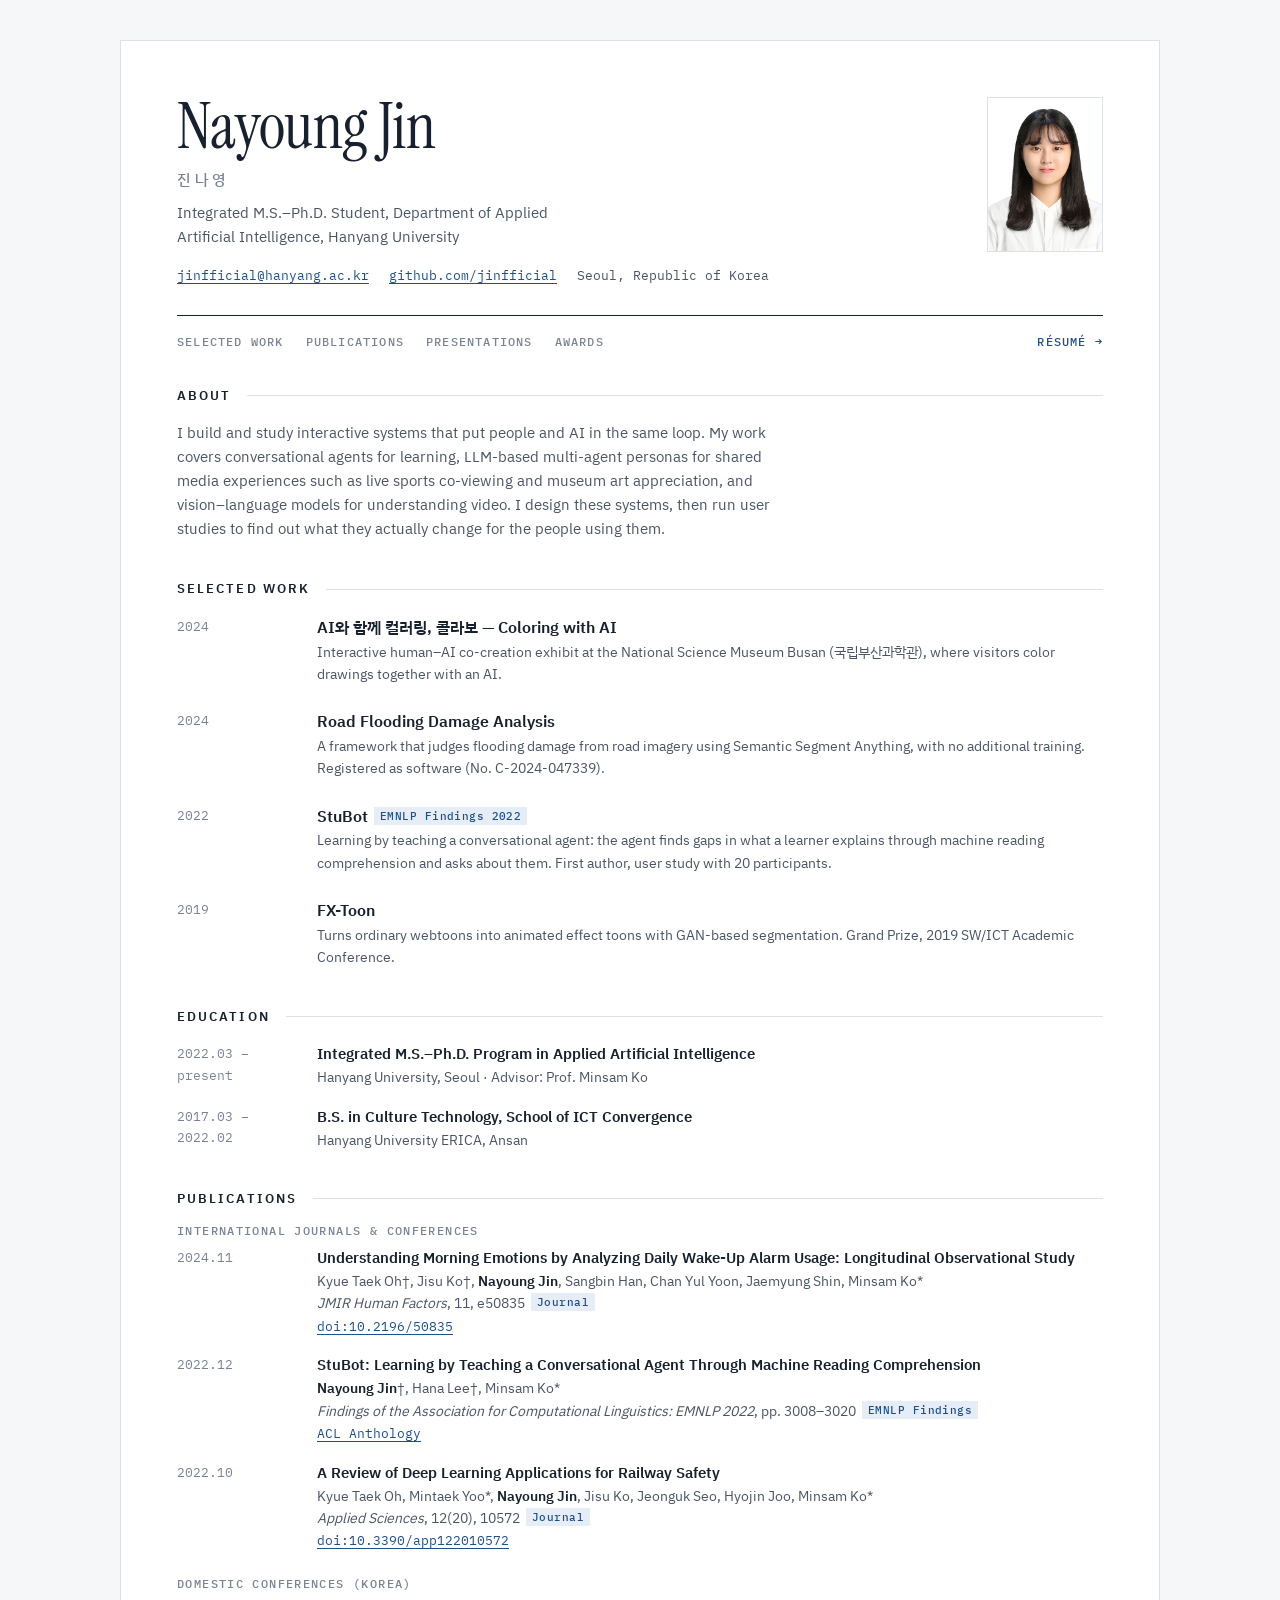
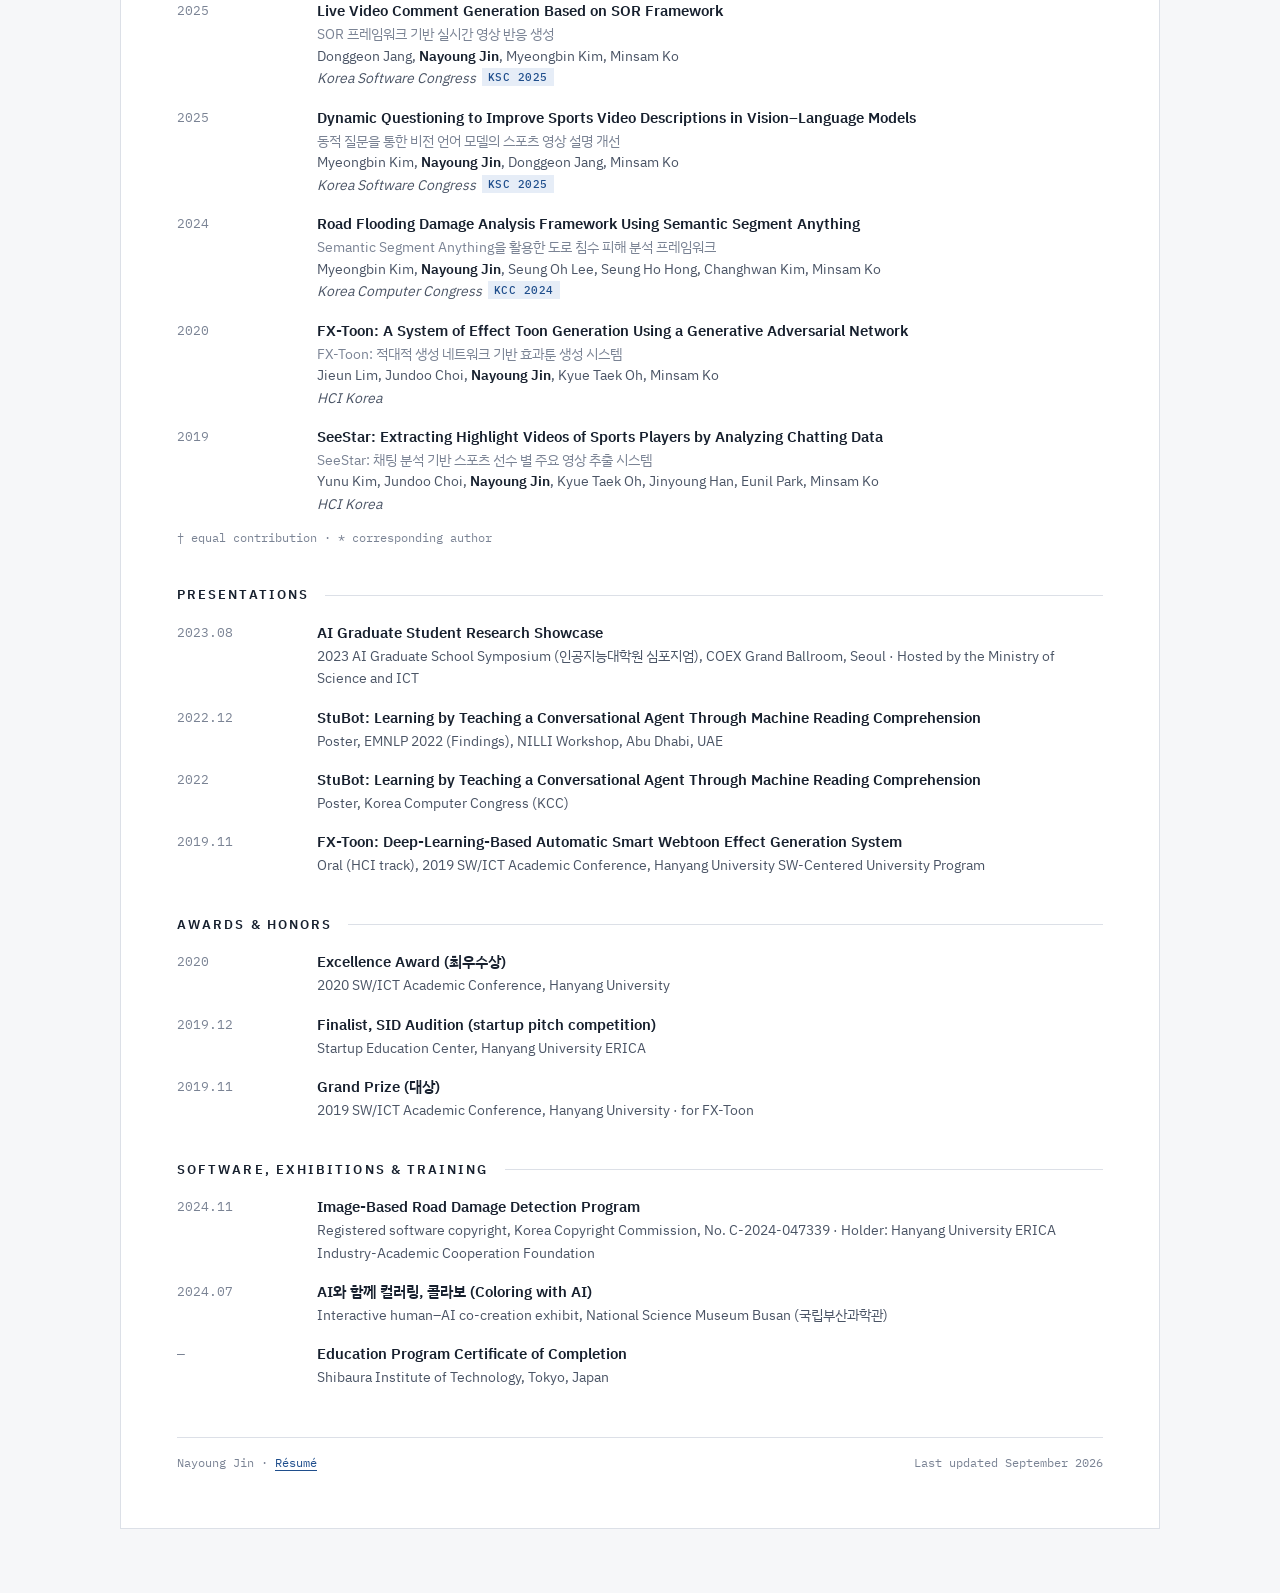
==== commit ba13cebf: "Railway safety review was published, not just submitted Applied Sciences 12(20), 10572 (19 Oct 2022)" ====
--- a/index.html
+++ b/index.html
@@ -150,16 +150,13 @@
           <span class="links"><a href="https://aclanthology.org/2022.findings-emnlp.219/">ACL Anthology</a></span>
         </div>
       </li>
-    </ul>
-
-    <h3>Manuscripts</h3>
-    <ul class="entries">
       <li class="entry">
         <div class="when">2022.10</div>
         <div class="what">
           <span class="title">A Review of Deep Learning Applications for Railway Safety</span>
           <span class="line authors">Kyue Taek Oh, Mintaek Yoo*, <b>Nayoung Jin</b>, Jisu Ko, Jeonguk Seo, Hyojin Joo, Minsam Ko*</span>
-          <span class="line"><span class="venue tbc">Submitted to Applied Sciences (MDPI)</span></span>
+          <span class="line"><span class="venue">Applied Sciences</span>, 12(20), 10572<span class="tag">Journal</span></span>
+          <span class="links"><a href="https://doi.org/10.3390/app122010572">doi:10.3390/app122010572</a></span>
         </div>
       </li>
     </ul>
